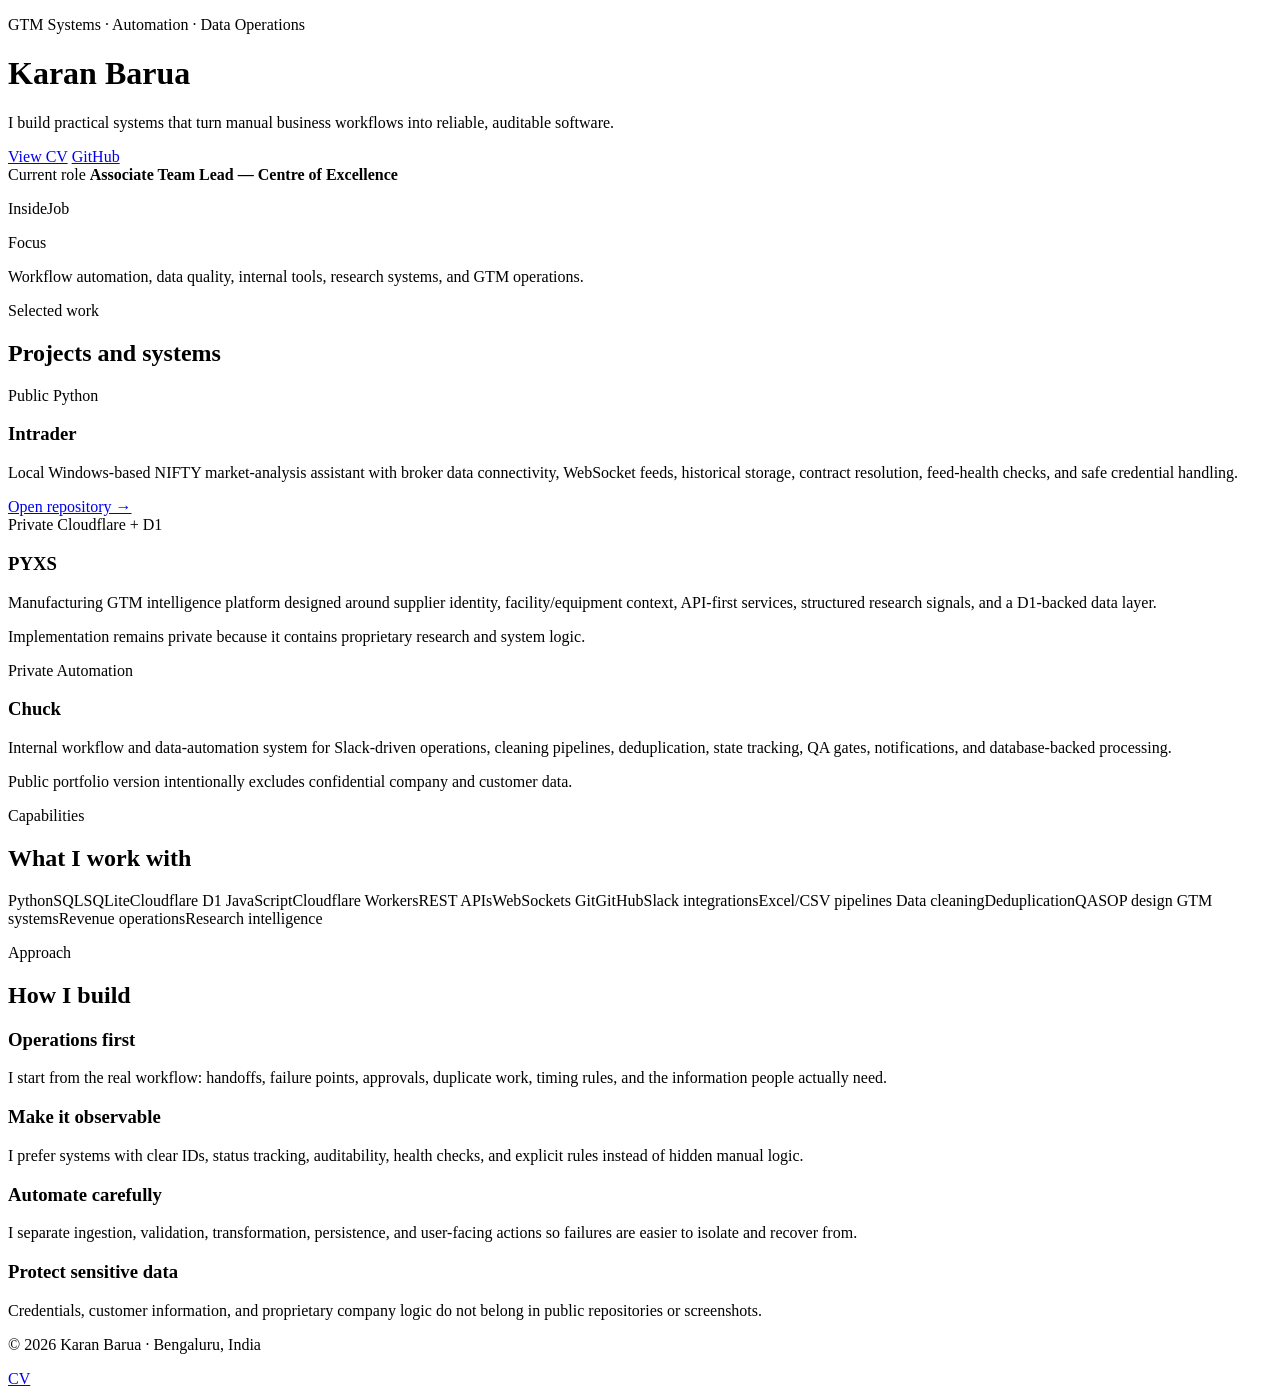
==== index.html @ e717bb55 "Add portfolio website" ====
<!DOCTYPE html>
<html lang="en">
<head>
  <meta charset="UTF-8" />
  <meta name="viewport" content="width=device-width, initial-scale=1.0" />
  <title>Karan Barua — Portfolio</title>
  <meta name="description" content="Karan Barua — GTM systems, automation, data operations, and applied product engineering." />
  <link rel="stylesheet" href="styles.css" />
</head>
<body>
  <main class="shell">
    <header class="hero">
      <div>
        <p class="eyebrow">GTM Systems · Automation · Data Operations</p>
        <h1>Karan Barua</h1>
        <p class="lead">I build practical systems that turn manual business workflows into reliable, auditable software.</p>
        <div class="cta-row">
          <a class="btn primary" href="resume.html">View CV</a>
          <a class="btn" href="https://github.com/KaranBarua01" target="_blank" rel="noreferrer">GitHub</a>
        </div>
      </div>
      <div class="hero-card">
        <span class="label">Current role</span>
        <strong>Associate Team Lead — Centre of Excellence</strong>
        <p>InsideJob</p>
        <span class="label">Focus</span>
        <p>Workflow automation, data quality, internal tools, research systems, and GTM operations.</p>
      </div>
    </header>

    <section>
      <div class="section-head">
        <p class="eyebrow">Selected work</p>
        <h2>Projects and systems</h2>
      </div>
      <div class="grid">
        <article class="card">
          <div class="card-top">
            <span class="pill">Public</span>
            <span>Python</span>
          </div>
          <h3>Intrader</h3>
          <p>Local Windows-based NIFTY market-analysis assistant with broker data connectivity, WebSocket feeds, historical storage, contract resolution, feed-health checks, and safe credential handling.</p>
          <a href="https://github.com/KaranBarua01/Intrader" target="_blank" rel="noreferrer">Open repository →</a>
        </article>

        <article class="card">
          <div class="card-top">
            <span class="pill">Private</span>
            <span>Cloudflare + D1</span>
          </div>
          <h3>PYXS</h3>
          <p>Manufacturing GTM intelligence platform designed around supplier identity, facility/equipment context, API-first services, structured research signals, and a D1-backed data layer.</p>
          <p class="muted">Implementation remains private because it contains proprietary research and system logic.</p>
        </article>

        <article class="card">
          <div class="card-top">
            <span class="pill">Private</span>
            <span>Automation</span>
          </div>
          <h3>Chuck</h3>
          <p>Internal workflow and data-automation system for Slack-driven operations, cleaning pipelines, deduplication, state tracking, QA gates, notifications, and database-backed processing.</p>
          <p class="muted">Public portfolio version intentionally excludes confidential company and customer data.</p>
        </article>
      </div>
    </section>

    <section>
      <div class="section-head">
        <p class="eyebrow">Capabilities</p>
        <h2>What I work with</h2>
      </div>
      <div class="skills">
        <span>Python</span><span>SQL</span><span>SQLite</span><span>Cloudflare D1</span>
        <span>JavaScript</span><span>Cloudflare Workers</span><span>REST APIs</span><span>WebSockets</span>
        <span>Git</span><span>GitHub</span><span>Slack integrations</span><span>Excel/CSV pipelines</span>
        <span>Data cleaning</span><span>Deduplication</span><span>QA</span><span>SOP design</span>
        <span>GTM systems</span><span>Revenue operations</span><span>Research intelligence</span>
      </div>
    </section>

    <section>
      <div class="section-head">
        <p class="eyebrow">Approach</p>
        <h2>How I build</h2>
      </div>
      <div class="grid two">
        <article class="card compact">
          <h3>Operations first</h3>
          <p>I start from the real workflow: handoffs, failure points, approvals, duplicate work, timing rules, and the information people actually need.</p>
        </article>
        <article class="card compact">
          <h3>Make it observable</h3>
          <p>I prefer systems with clear IDs, status tracking, auditability, health checks, and explicit rules instead of hidden manual logic.</p>
        </article>
        <article class="card compact">
          <h3>Automate carefully</h3>
          <p>I separate ingestion, validation, transformation, persistence, and user-facing actions so failures are easier to isolate and recover from.</p>
        </article>
        <article class="card compact">
          <h3>Protect sensitive data</h3>
          <p>Credentials, customer information, and proprietary company logic do not belong in public repositories or screenshots.</p>
        </article>
      </div>
    </section>

    <footer>
      <p>© 2026 Karan Barua · Bengaluru, India</p>
      <a href="resume.html">CV</a>
    </footer>
  </main>
</body>
</html>
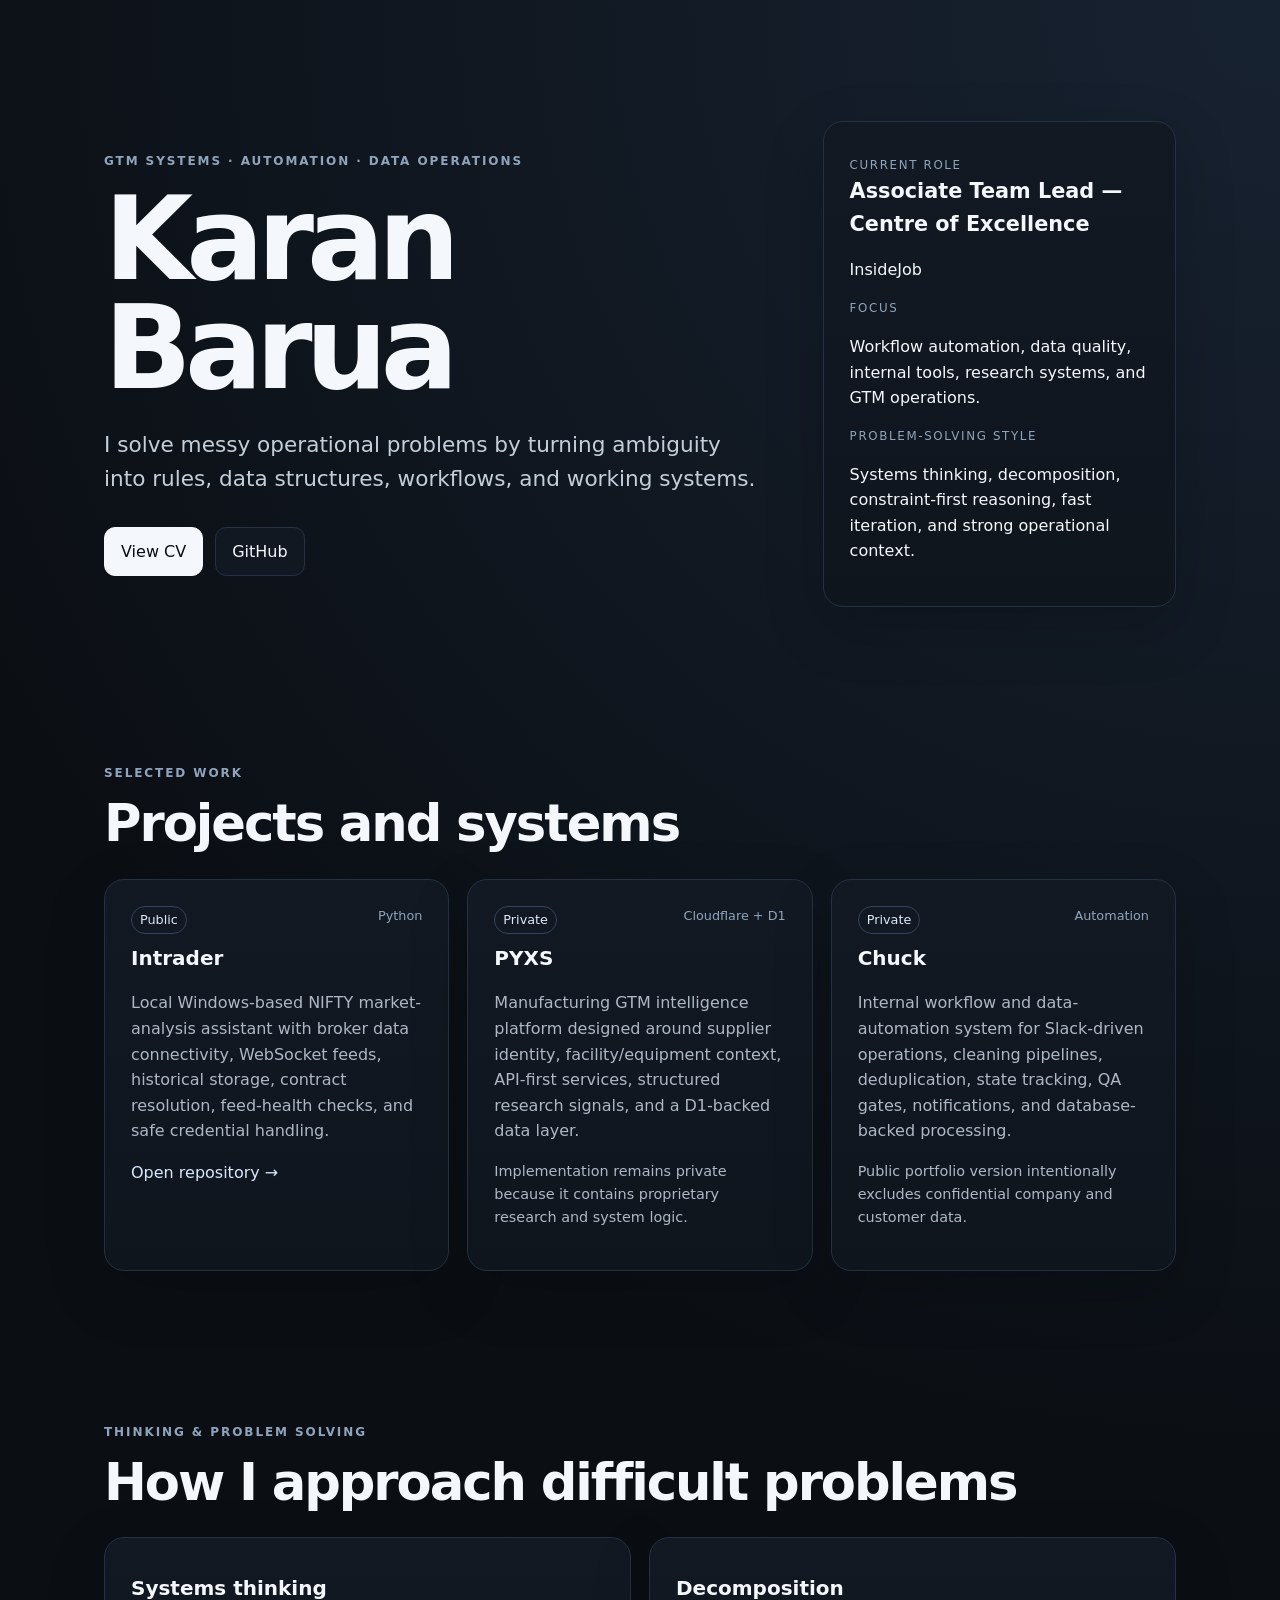
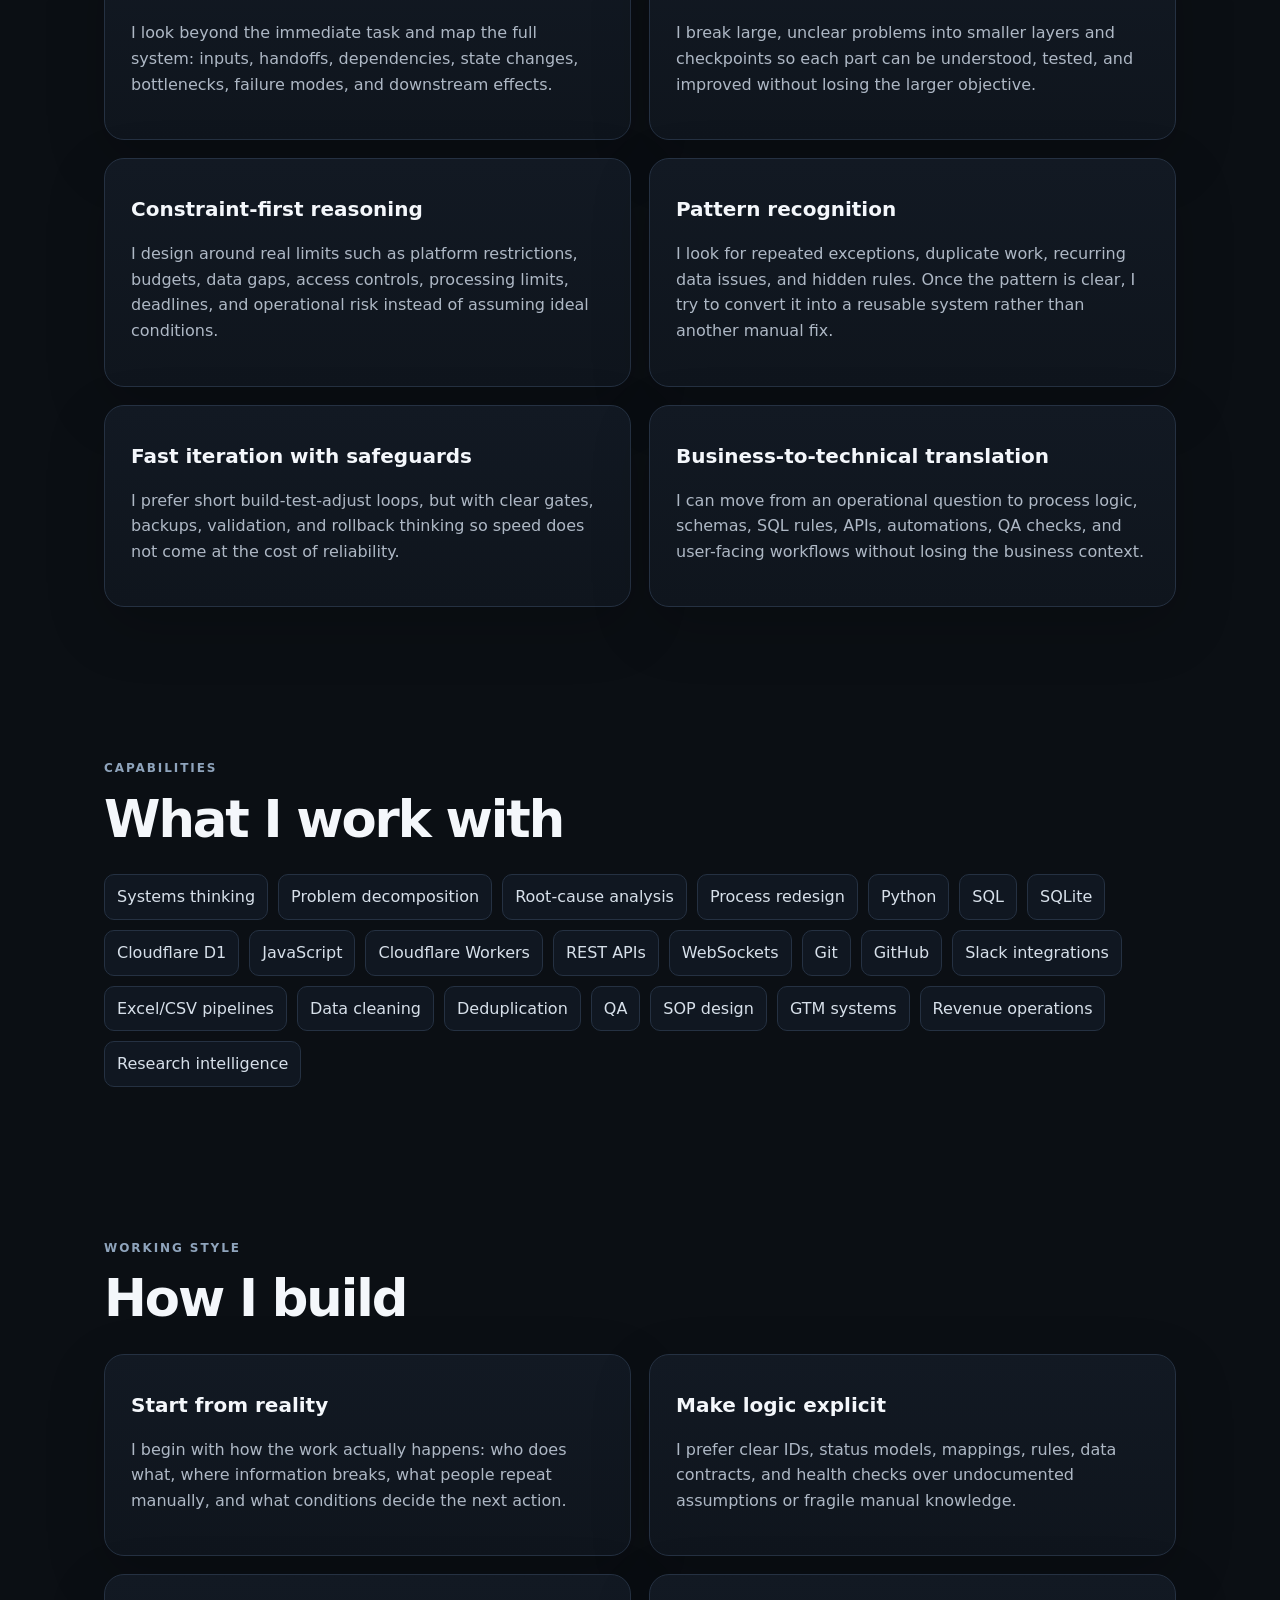
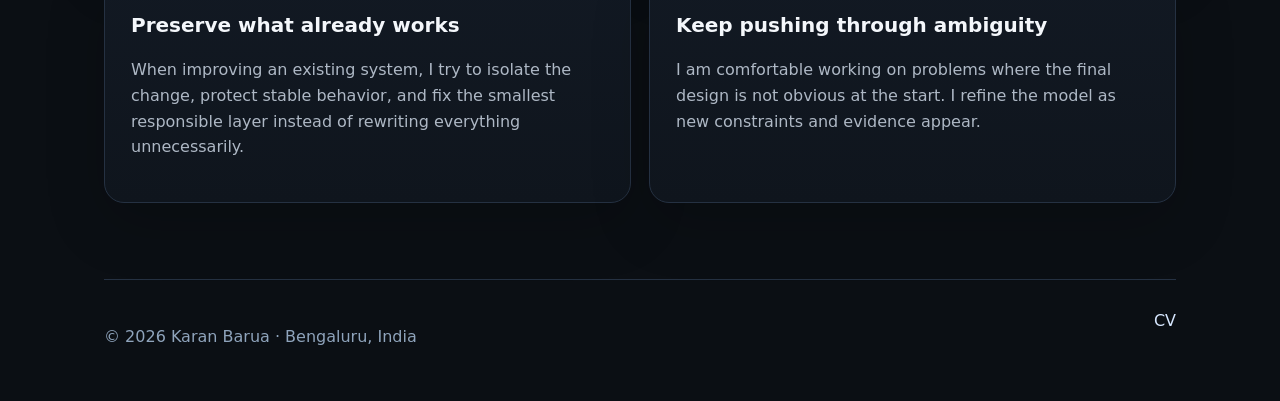
==== commit 66bc5085: "Add thinking and problem-solving profile" ====
--- a/index.html
+++ b/index.html
@@ -13,7 +13,7 @@
       <div>
         <p class="eyebrow">GTM Systems · Automation · Data Operations</p>
         <h1>Karan Barua</h1>
-        <p class="lead">I build practical systems that turn manual business workflows into reliable, auditable software.</p>
+        <p class="lead">I solve messy operational problems by turning ambiguity into rules, data structures, workflows, and working systems.</p>
         <div class="cta-row">
           <a class="btn primary" href="resume.html">View CV</a>
           <a class="btn" href="https://github.com/KaranBarua01" target="_blank" rel="noreferrer">GitHub</a>
@@ -25,6 +25,8 @@
         <p>InsideJob</p>
         <span class="label">Focus</span>
         <p>Workflow automation, data quality, internal tools, research systems, and GTM operations.</p>
+        <span class="label">Problem-solving style</span>
+        <p>Systems thinking, decomposition, constraint-first reasoning, fast iteration, and strong operational context.</p>
       </div>
     </header>
 
@@ -68,10 +70,44 @@
 
     <section>
       <div class="section-head">
+        <p class="eyebrow">Thinking & Problem Solving</p>
+        <h2>How I approach difficult problems</h2>
+      </div>
+      <div class="grid two">
+        <article class="card compact">
+          <h3>Systems thinking</h3>
+          <p>I look beyond the immediate task and map the full system: inputs, handoffs, dependencies, state changes, bottlenecks, failure modes, and downstream effects.</p>
+        </article>
+        <article class="card compact">
+          <h3>Decomposition</h3>
+          <p>I break large, unclear problems into smaller layers and checkpoints so each part can be understood, tested, and improved without losing the larger objective.</p>
+        </article>
+        <article class="card compact">
+          <h3>Constraint-first reasoning</h3>
+          <p>I design around real limits such as platform restrictions, budgets, data gaps, access controls, processing limits, deadlines, and operational risk instead of assuming ideal conditions.</p>
+        </article>
+        <article class="card compact">
+          <h3>Pattern recognition</h3>
+          <p>I look for repeated exceptions, duplicate work, recurring data issues, and hidden rules. Once the pattern is clear, I try to convert it into a reusable system rather than another manual fix.</p>
+        </article>
+        <article class="card compact">
+          <h3>Fast iteration with safeguards</h3>
+          <p>I prefer short build-test-adjust loops, but with clear gates, backups, validation, and rollback thinking so speed does not come at the cost of reliability.</p>
+        </article>
+        <article class="card compact">
+          <h3>Business-to-technical translation</h3>
+          <p>I can move from an operational question to process logic, schemas, SQL rules, APIs, automations, QA checks, and user-facing workflows without losing the business context.</p>
+        </article>
+      </div>
+    </section>
+
+    <section>
+      <div class="section-head">
         <p class="eyebrow">Capabilities</p>
         <h2>What I work with</h2>
       </div>
       <div class="skills">
+        <span>Systems thinking</span><span>Problem decomposition</span><span>Root-cause analysis</span><span>Process redesign</span>
         <span>Python</span><span>SQL</span><span>SQLite</span><span>Cloudflare D1</span>
         <span>JavaScript</span><span>Cloudflare Workers</span><span>REST APIs</span><span>WebSockets</span>
         <span>Git</span><span>GitHub</span><span>Slack integrations</span><span>Excel/CSV pipelines</span>
@@ -82,25 +118,25 @@
 
     <section>
       <div class="section-head">
-        <p class="eyebrow">Approach</p>
+        <p class="eyebrow">Working style</p>
         <h2>How I build</h2>
       </div>
       <div class="grid two">
         <article class="card compact">
-          <h3>Operations first</h3>
-          <p>I start from the real workflow: handoffs, failure points, approvals, duplicate work, timing rules, and the information people actually need.</p>
+          <h3>Start from reality</h3>
+          <p>I begin with how the work actually happens: who does what, where information breaks, what people repeat manually, and what conditions decide the next action.</p>
         </article>
         <article class="card compact">
-          <h3>Make it observable</h3>
-          <p>I prefer systems with clear IDs, status tracking, auditability, health checks, and explicit rules instead of hidden manual logic.</p>
+          <h3>Make logic explicit</h3>
+          <p>I prefer clear IDs, status models, mappings, rules, data contracts, and health checks over undocumented assumptions or fragile manual knowledge.</p>
         </article>
         <article class="card compact">
-          <h3>Automate carefully</h3>
-          <p>I separate ingestion, validation, transformation, persistence, and user-facing actions so failures are easier to isolate and recover from.</p>
+          <h3>Preserve what already works</h3>
+          <p>When improving an existing system, I try to isolate the change, protect stable behavior, and fix the smallest responsible layer instead of rewriting everything unnecessarily.</p>
         </article>
         <article class="card compact">
-          <h3>Protect sensitive data</h3>
-          <p>Credentials, customer information, and proprietary company logic do not belong in public repositories or screenshots.</p>
+          <h3>Keep pushing through ambiguity</h3>
+          <p>I am comfortable working on problems where the final design is not obvious at the start. I refine the model as new constraints and evidence appear.</p>
         </article>
       </div>
     </section>
--- a/styles.css
+++ b/styles.css
@@ -0,0 +1,17 @@
+:root{
+  --bg:#0b0f14;--panel:#121923;--panel2:#0f151d;--text:#f4f7fb;--muted:#aeb8c5;--line:#253142;--accent:#d7e7ff;
+}
+*{box-sizing:border-box}html{scroll-behavior:smooth}body{margin:0;background:radial-gradient(circle at top right,#172231 0,#0b0f14 38%);color:var(--text);font-family:Inter,ui-sans-serif,system-ui,-apple-system,BlinkMacSystemFont,"Segoe UI",sans-serif;line-height:1.6}
+a{color:var(--accent);text-decoration:none}.shell{max-width:1120px;margin:auto;padding:40px 24px 28px}
+.hero{min-height:72vh;display:grid;grid-template-columns:1.5fr .8fr;gap:56px;align-items:center}
+.eyebrow{text-transform:uppercase;letter-spacing:.16em;font-size:.75rem;color:#8fa4bc;margin:0 0 14px;font-weight:700}
+h1{font-size:clamp(3.5rem,9vw,7.5rem);line-height:.95;letter-spacing:-.06em;margin:0 0 24px}
+h2{font-size:clamp(2rem,4vw,3.5rem);line-height:1.05;letter-spacing:-.04em;margin:0}
+h3{font-size:1.25rem;margin:.5rem 0 .8rem}.lead{font-size:1.35rem;max-width:720px;color:#c4ced9}
+.hero-card,.card{background:linear-gradient(180deg,var(--panel),var(--panel2));border:1px solid var(--line);border-radius:20px;padding:26px;box-shadow:0 20px 60px rgba(0,0,0,.18)}
+.hero-card strong{font-size:1.3rem;display:block}.label{display:block;color:#8fa4bc;font-size:.74rem;text-transform:uppercase;letter-spacing:.14em;margin-top:8px}
+.cta-row{display:flex;gap:12px;margin-top:30px;flex-wrap:wrap}.btn{display:inline-block;border:1px solid var(--line);padding:11px 16px;border-radius:11px;color:var(--text);background:#111822}.btn.primary{background:var(--text);color:#0a0d11;border-color:var(--text)}
+section{padding:76px 0}.section-head{margin-bottom:28px}.grid{display:grid;grid-template-columns:repeat(3,1fr);gap:18px}.grid.two{grid-template-columns:repeat(2,1fr)}.card p{color:var(--muted)}.card-top{display:flex;justify-content:space-between;gap:12px;color:#8fa4bc;font-size:.8rem}.pill{color:#dce9f7;border:1px solid #33445c;border-radius:99px;padding:3px 8px}.muted{font-size:.9rem}.compact{min-height:190px}
+.skills{display:flex;flex-wrap:wrap;gap:10px}.skills span{border:1px solid var(--line);background:#101721;padding:9px 12px;border-radius:10px;color:#d7e0ea}
+footer{border-top:1px solid var(--line);padding:28px 0 8px;display:flex;justify-content:space-between;color:#8fa4bc}
+@media(max-width:850px){.hero{grid-template-columns:1fr;min-height:auto;padding:70px 0}.grid,.grid.two{grid-template-columns:1fr}section{padding:52px 0}h1{font-size:clamp(3.2rem,18vw,6rem)}}
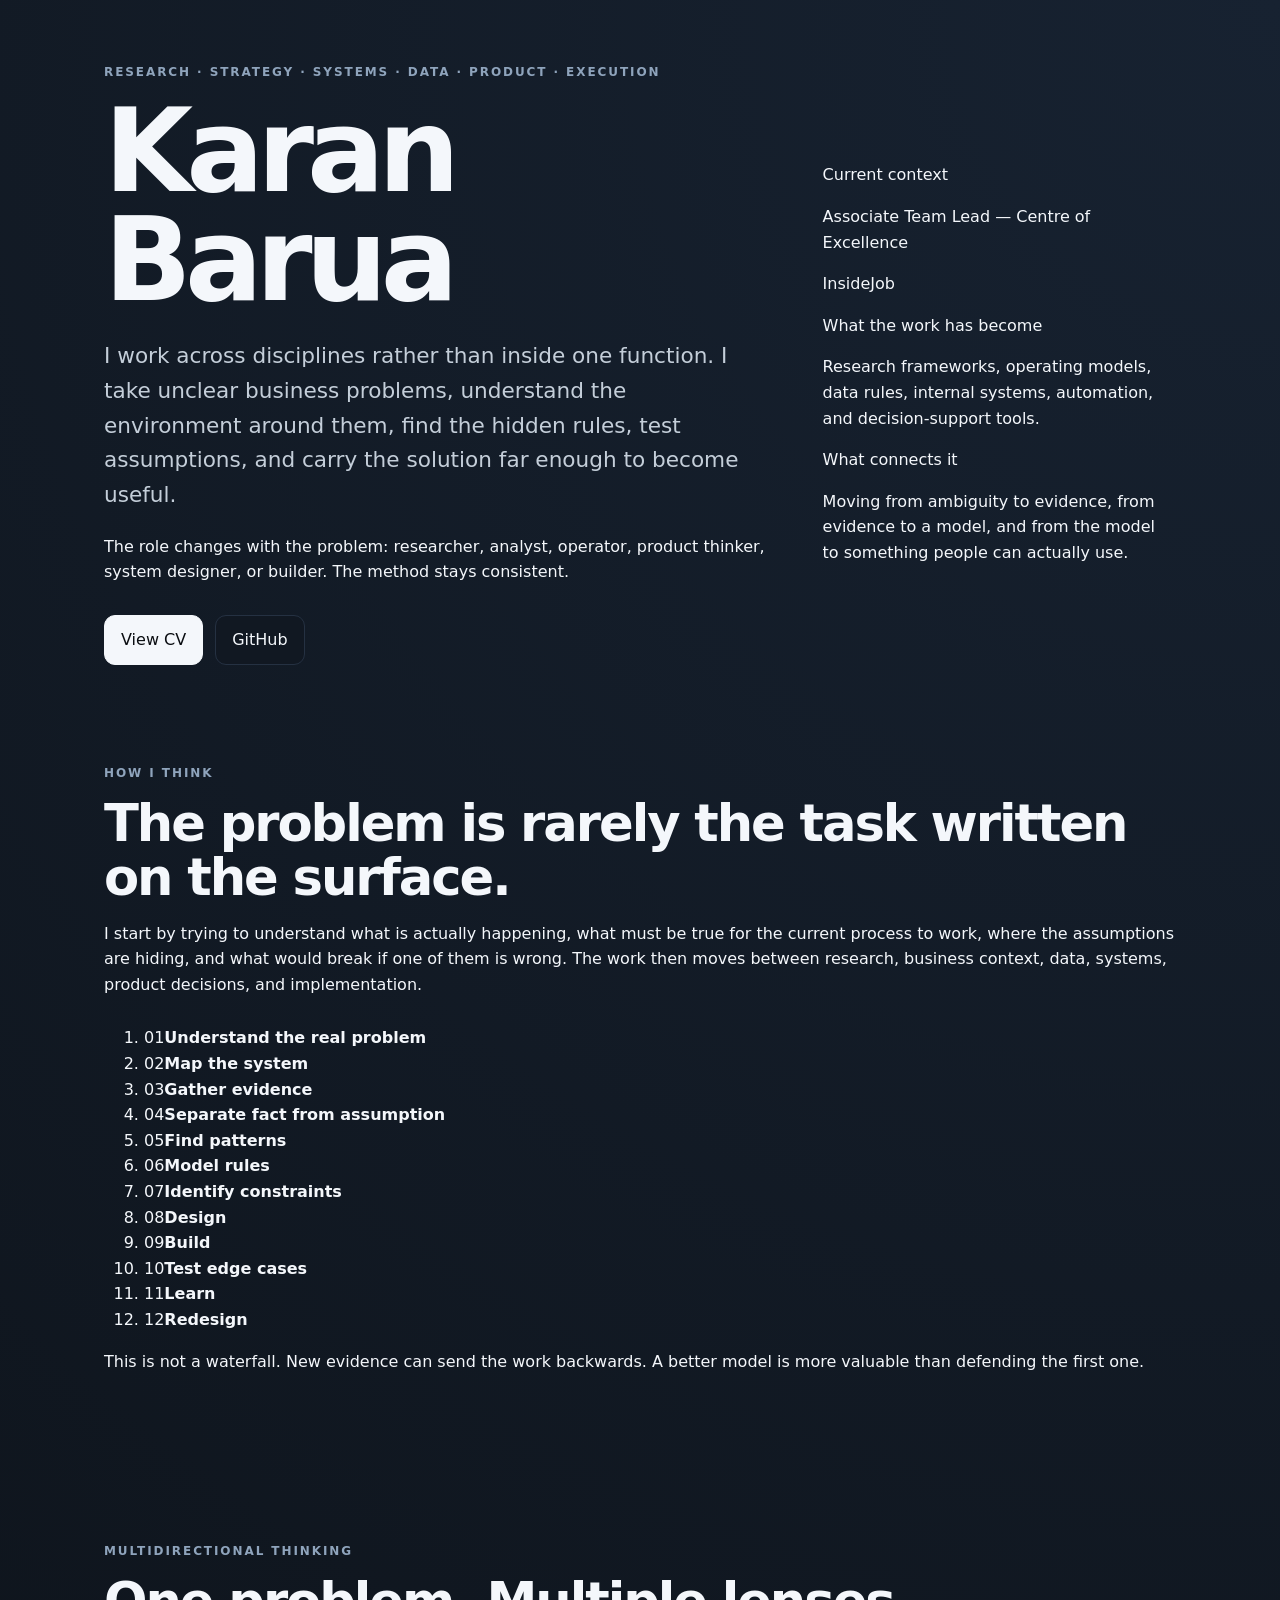
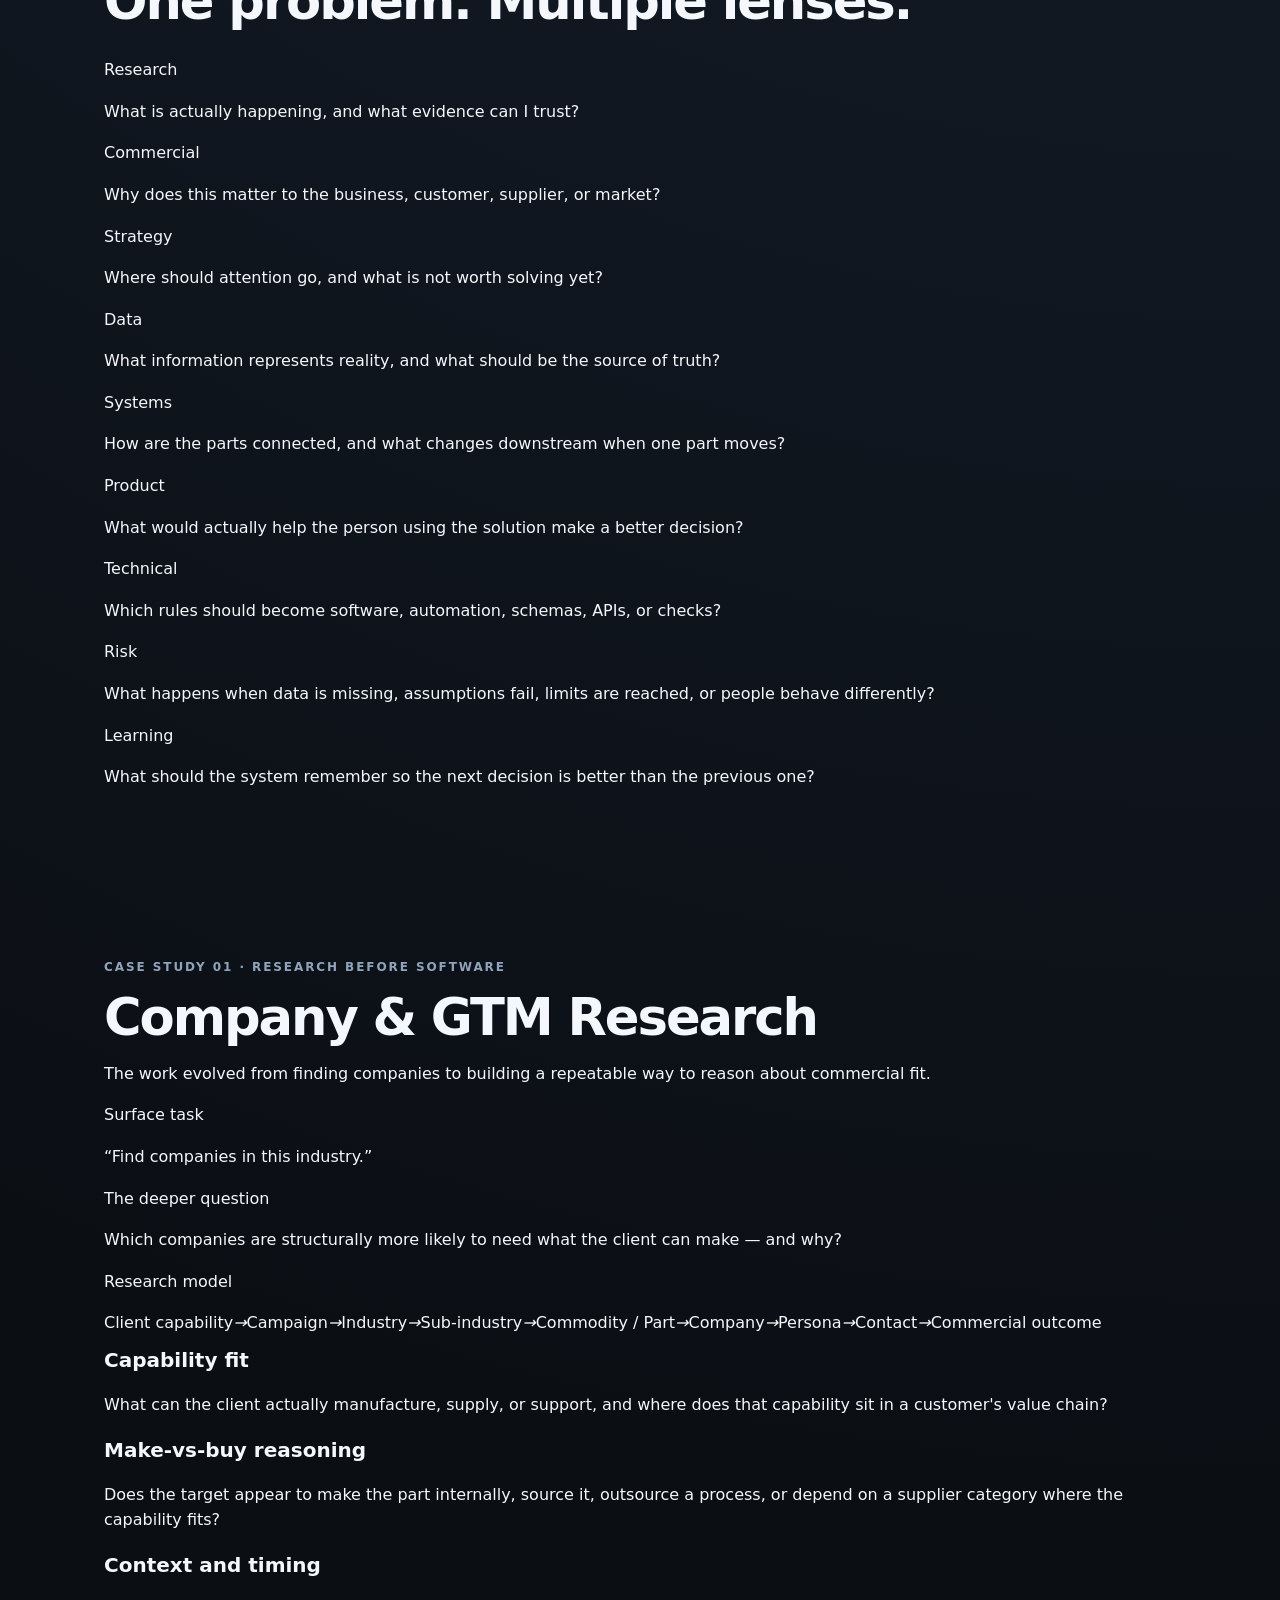
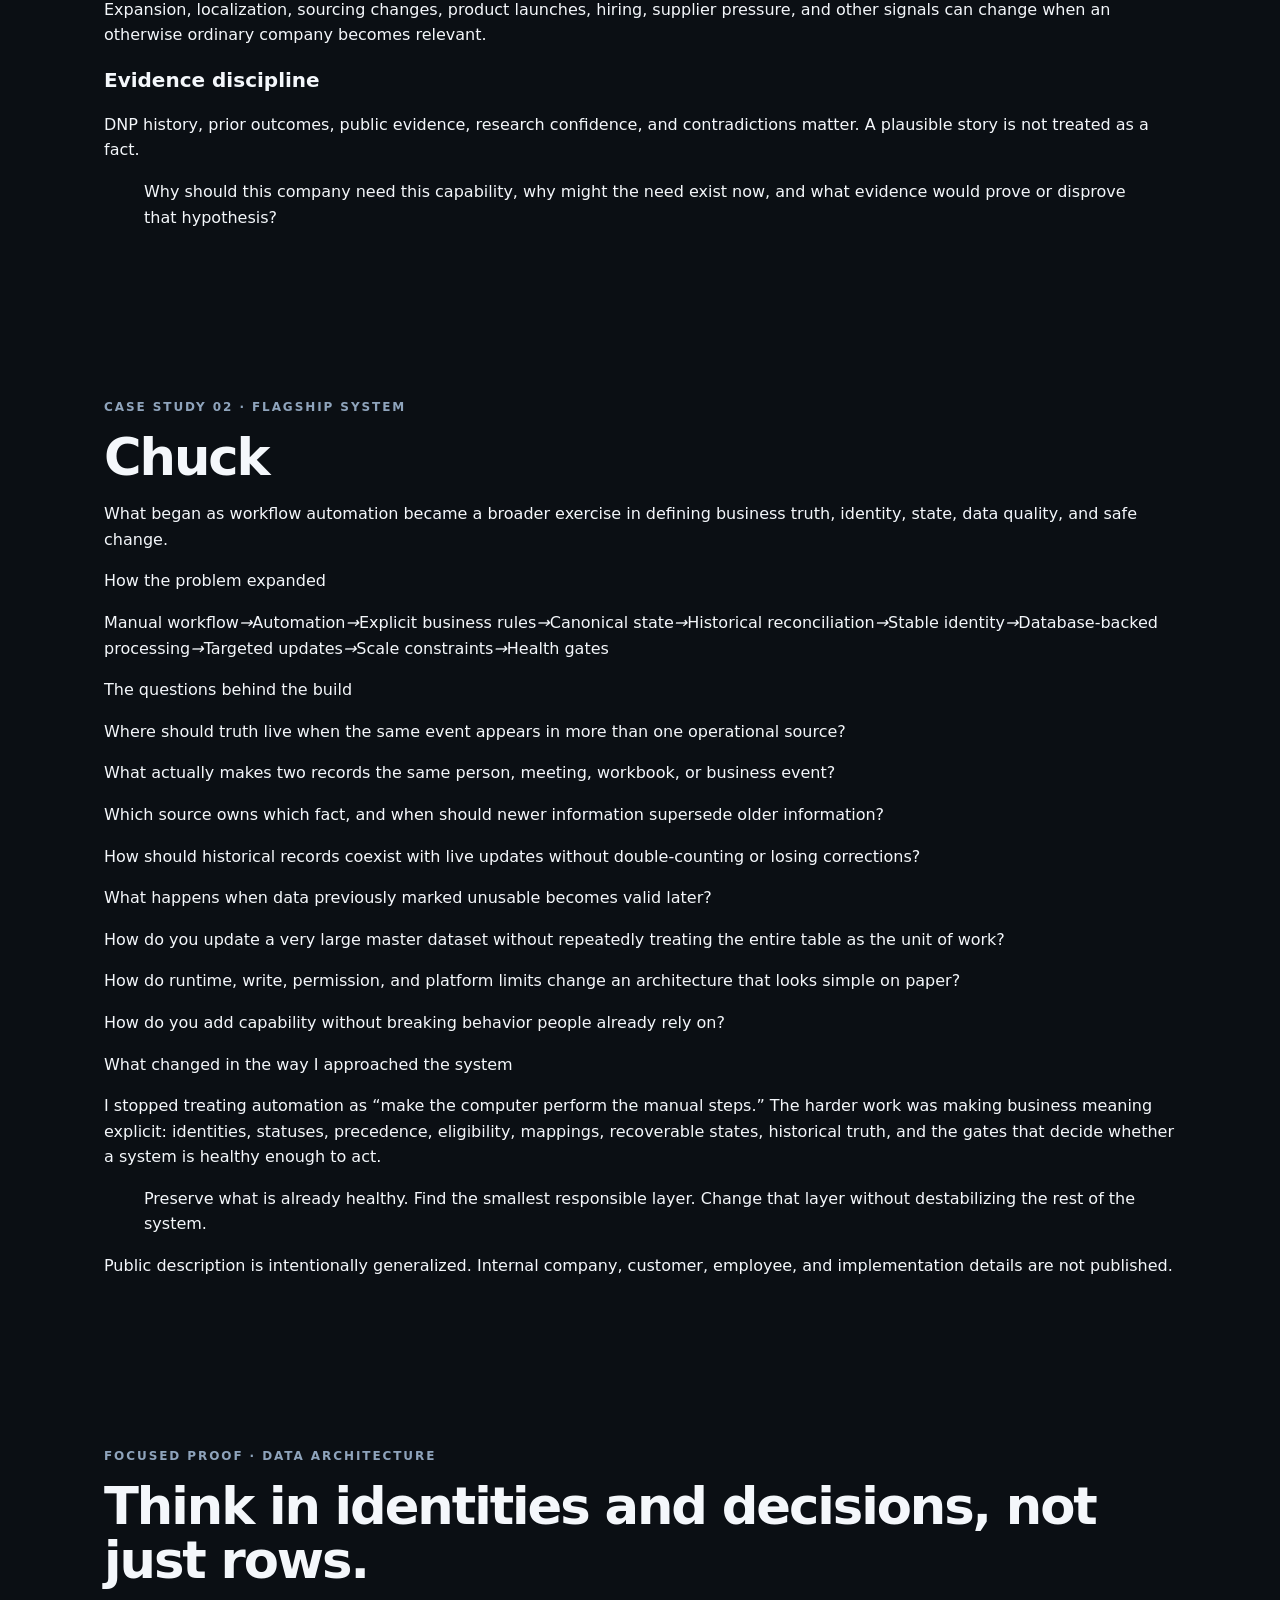
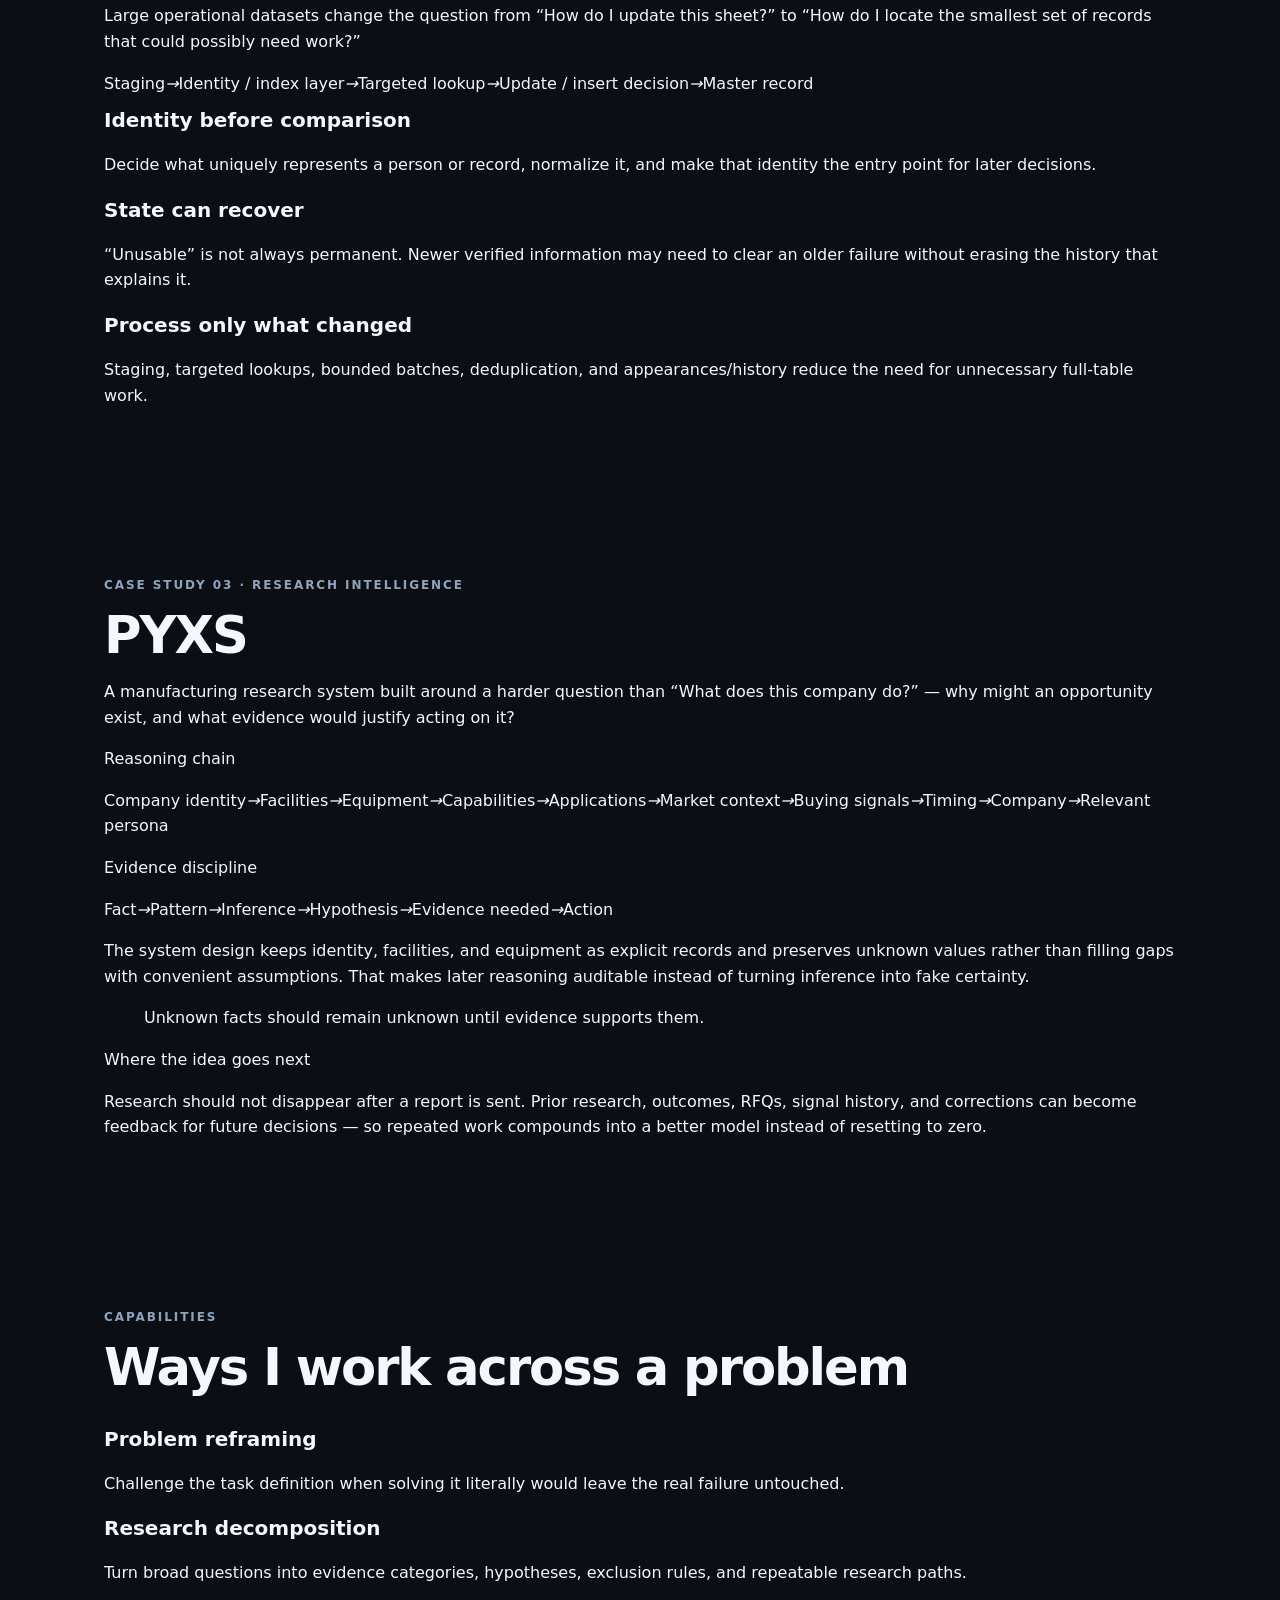
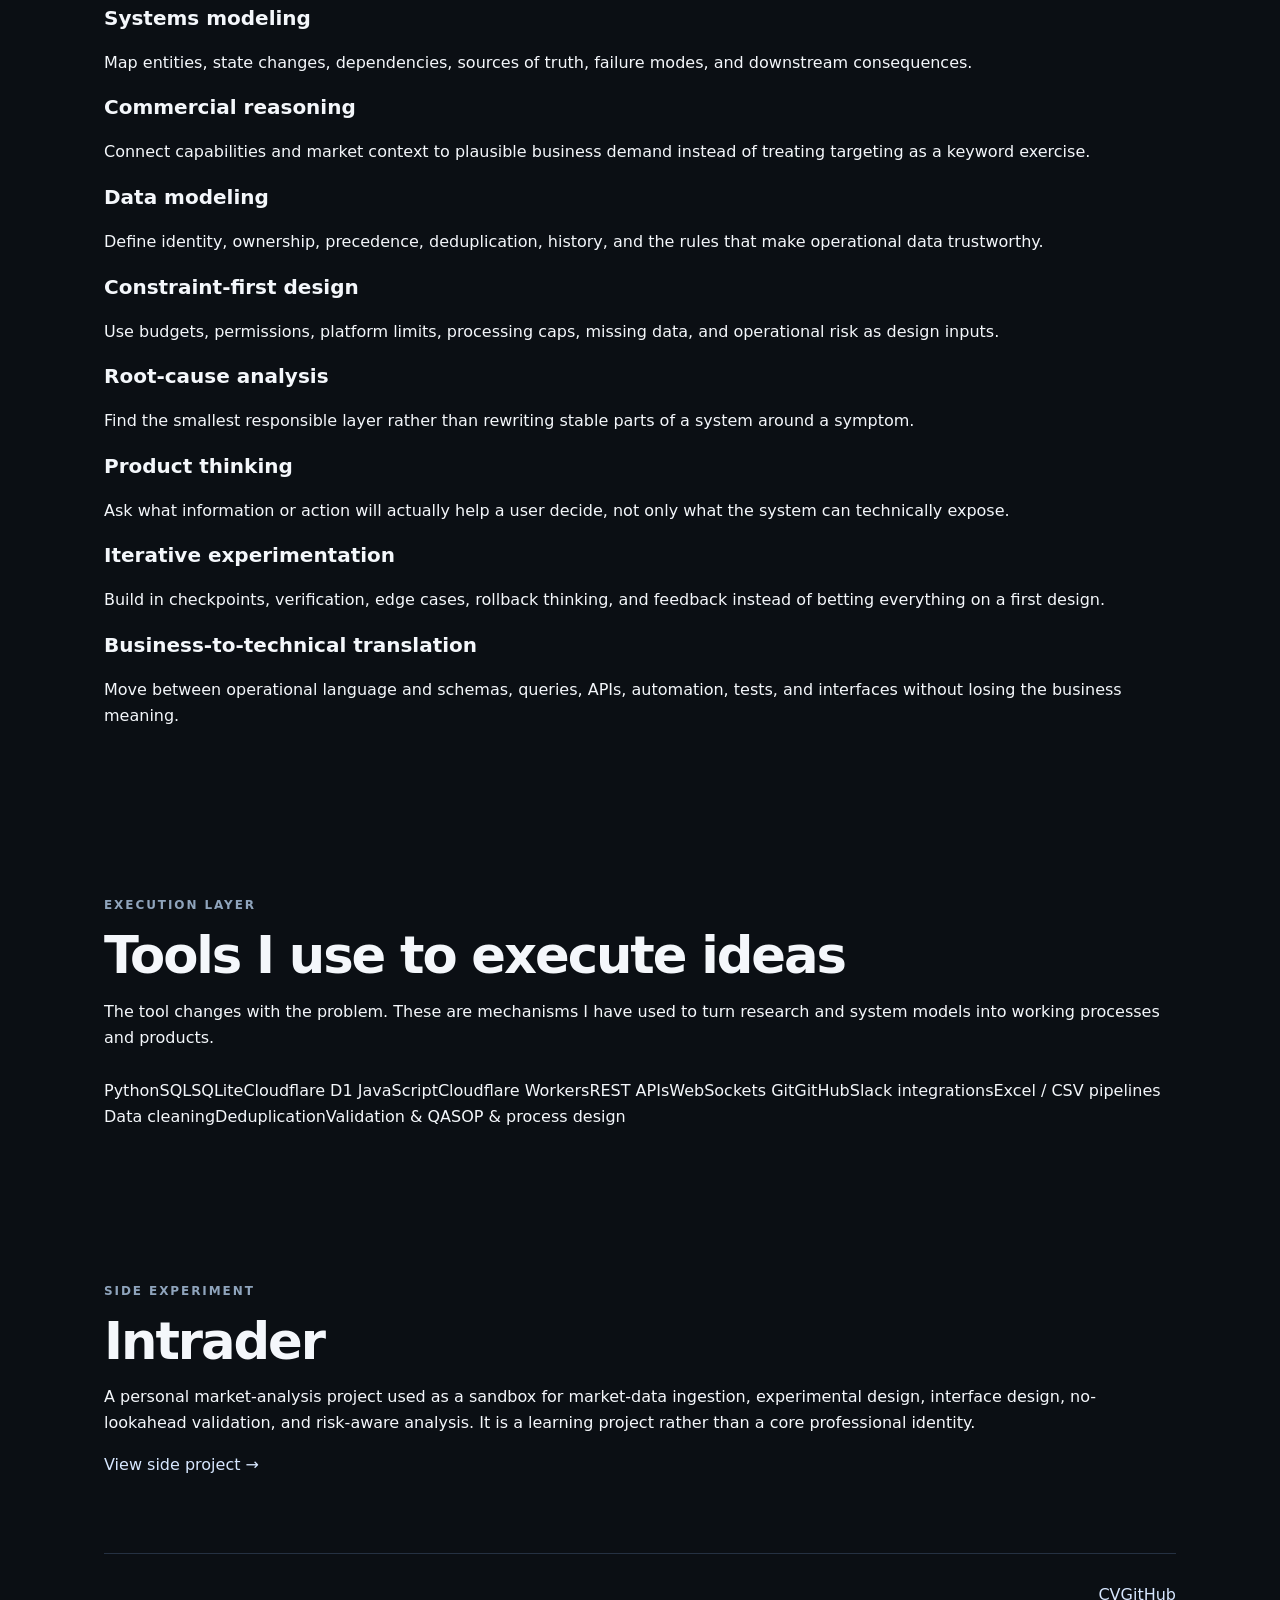
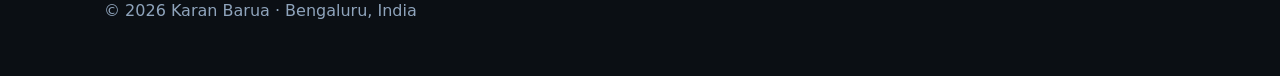
==== commit 454da96b: "Rewrite portfolio around multidisciplinary problem solving" ====
--- a/index.html
+++ b/index.html
@@ -4,146 +4,256 @@
   <meta charset="UTF-8" />
   <meta name="viewport" content="width=device-width, initial-scale=1.0" />
   <title>Karan Barua — Portfolio</title>
-  <meta name="description" content="Karan Barua — GTM systems, automation, data operations, and applied product engineering." />
+  <meta name="description" content="Karan Barua — multidisciplinary problem solving across research, strategy, systems, data, product, and execution." />
   <link rel="stylesheet" href="styles.css" />
 </head>
 <body>
   <main class="shell">
     <header class="hero">
-      <div>
-        <p class="eyebrow">GTM Systems · Automation · Data Operations</p>
+      <div class="hero-copy">
+        <p class="eyebrow">Research · Strategy · Systems · Data · Product · Execution</p>
         <h1>Karan Barua</h1>
-        <p class="lead">I solve messy operational problems by turning ambiguity into rules, data structures, workflows, and working systems.</p>
+        <p class="lead">I work across disciplines rather than inside one function. I take unclear business problems, understand the environment around them, find the hidden rules, test assumptions, and carry the solution far enough to become useful.</p>
+        <p class="hero-note">The role changes with the problem: researcher, analyst, operator, product thinker, system designer, or builder. The method stays consistent.</p>
         <div class="cta-row">
           <a class="btn primary" href="resume.html">View CV</a>
           <a class="btn" href="https://github.com/KaranBarua01" target="_blank" rel="noreferrer">GitHub</a>
         </div>
       </div>
-      <div class="hero-card">
-        <span class="label">Current role</span>
-        <strong>Associate Team Lead — Centre of Excellence</strong>
-        <p>InsideJob</p>
-        <span class="label">Focus</span>
-        <p>Workflow automation, data quality, internal tools, research systems, and GTM operations.</p>
-        <span class="label">Problem-solving style</span>
-        <p>Systems thinking, decomposition, constraint-first reasoning, fast iteration, and strong operational context.</p>
-      </div>
+      <aside class="hero-proof" aria-label="Current context">
+        <p class="proof-kicker">Current context</p>
+        <p class="proof-role">Associate Team Lead — Centre of Excellence</p>
+        <p class="proof-org">InsideJob</p>
+        <div class="proof-rule"></div>
+        <p class="proof-label">What the work has become</p>
+        <p>Research frameworks, operating models, data rules, internal systems, automation, and decision-support tools.</p>
+        <p class="proof-label">What connects it</p>
+        <p>Moving from ambiguity to evidence, from evidence to a model, and from the model to something people can actually use.</p>
+      </aside>
     </header>
 
-    <section>
+    <section id="thinking">
+      <div class="section-head wide-head">
+        <p class="eyebrow">How I Think</p>
+        <h2>The problem is rarely the task written on the surface.</h2>
+        <p class="section-intro">I start by trying to understand what is actually happening, what must be true for the current process to work, where the assumptions are hiding, and what would break if one of them is wrong. The work then moves between research, business context, data, systems, product decisions, and implementation.</p>
+      </div>
+      <ol class="thinking-flow" aria-label="Problem-solving sequence">
+        <li><span>01</span><strong>Understand the real problem</strong></li>
+        <li><span>02</span><strong>Map the system</strong></li>
+        <li><span>03</span><strong>Gather evidence</strong></li>
+        <li><span>04</span><strong>Separate fact from assumption</strong></li>
+        <li><span>05</span><strong>Find patterns</strong></li>
+        <li><span>06</span><strong>Model rules</strong></li>
+        <li><span>07</span><strong>Identify constraints</strong></li>
+        <li><span>08</span><strong>Design</strong></li>
+        <li><span>09</span><strong>Build</strong></li>
+        <li><span>10</span><strong>Test edge cases</strong></li>
+        <li><span>11</span><strong>Learn</strong></li>
+        <li><span>12</span><strong>Redesign</strong></li>
+      </ol>
+      <p class="flow-note">This is not a waterfall. New evidence can send the work backwards. A better model is more valuable than defending the first one.</p>
+    </section>
+
+    <section id="lenses">
       <div class="section-head">
-        <p class="eyebrow">Selected work</p>
-        <h2>Projects and systems</h2>
-      </div>
-      <div class="grid">
-        <article class="card">
-          <div class="card-top">
-            <span class="pill">Public</span>
-            <span>Python</span>
-          </div>
-          <h3>Intrader</h3>
-          <p>Local Windows-based NIFTY market-analysis assistant with broker data connectivity, WebSocket feeds, historical storage, contract resolution, feed-health checks, and safe credential handling.</p>
-          <a href="https://github.com/KaranBarua01/Intrader" target="_blank" rel="noreferrer">Open repository →</a>
-        </article>
-
-        <article class="card">
-          <div class="card-top">
-            <span class="pill">Private</span>
-            <span>Cloudflare + D1</span>
-          </div>
-          <h3>PYXS</h3>
-          <p>Manufacturing GTM intelligence platform designed around supplier identity, facility/equipment context, API-first services, structured research signals, and a D1-backed data layer.</p>
-          <p class="muted">Implementation remains private because it contains proprietary research and system logic.</p>
-        </article>
-
-        <article class="card">
-          <div class="card-top">
-            <span class="pill">Private</span>
-            <span>Automation</span>
-          </div>
-          <h3>Chuck</h3>
-          <p>Internal workflow and data-automation system for Slack-driven operations, cleaning pipelines, deduplication, state tracking, QA gates, notifications, and database-backed processing.</p>
-          <p class="muted">Public portfolio version intentionally excludes confidential company and customer data.</p>
-        </article>
-      </div>
-    </section>
-
-    <section>
-      <div class="section-head">
-        <p class="eyebrow">Thinking & Problem Solving</p>
-        <h2>How I approach difficult problems</h2>
-      </div>
-      <div class="grid two">
-        <article class="card compact">
-          <h3>Systems thinking</h3>
-          <p>I look beyond the immediate task and map the full system: inputs, handoffs, dependencies, state changes, bottlenecks, failure modes, and downstream effects.</p>
-        </article>
-        <article class="card compact">
-          <h3>Decomposition</h3>
-          <p>I break large, unclear problems into smaller layers and checkpoints so each part can be understood, tested, and improved without losing the larger objective.</p>
-        </article>
-        <article class="card compact">
-          <h3>Constraint-first reasoning</h3>
-          <p>I design around real limits such as platform restrictions, budgets, data gaps, access controls, processing limits, deadlines, and operational risk instead of assuming ideal conditions.</p>
-        </article>
-        <article class="card compact">
-          <h3>Pattern recognition</h3>
-          <p>I look for repeated exceptions, duplicate work, recurring data issues, and hidden rules. Once the pattern is clear, I try to convert it into a reusable system rather than another manual fix.</p>
-        </article>
-        <article class="card compact">
-          <h3>Fast iteration with safeguards</h3>
-          <p>I prefer short build-test-adjust loops, but with clear gates, backups, validation, and rollback thinking so speed does not come at the cost of reliability.</p>
-        </article>
-        <article class="card compact">
-          <h3>Business-to-technical translation</h3>
-          <p>I can move from an operational question to process logic, schemas, SQL rules, APIs, automations, QA checks, and user-facing workflows without losing the business context.</p>
-        </article>
-      </div>
-    </section>
-
-    <section>
+        <p class="eyebrow">Multidirectional thinking</p>
+        <h2>One problem. Multiple lenses.</h2>
+      </div>
+      <div class="lens-grid">
+        <article><span>Research</span><p>What is actually happening, and what evidence can I trust?</p></article>
+        <article><span>Commercial</span><p>Why does this matter to the business, customer, supplier, or market?</p></article>
+        <article><span>Strategy</span><p>Where should attention go, and what is not worth solving yet?</p></article>
+        <article><span>Data</span><p>What information represents reality, and what should be the source of truth?</p></article>
+        <article><span>Systems</span><p>How are the parts connected, and what changes downstream when one part moves?</p></article>
+        <article><span>Product</span><p>What would actually help the person using the solution make a better decision?</p></article>
+        <article><span>Technical</span><p>Which rules should become software, automation, schemas, APIs, or checks?</p></article>
+        <article><span>Risk</span><p>What happens when data is missing, assumptions fail, limits are reached, or people behave differently?</p></article>
+        <article><span>Learning</span><p>What should the system remember so the next decision is better than the previous one?</p></article>
+      </div>
+    </section>
+
+    <section id="research" class="case-study">
+      <div class="case-header">
+        <div>
+          <p class="eyebrow">Case study 01 · Research before software</p>
+          <h2>Company &amp; GTM Research</h2>
+        </div>
+        <p class="case-thesis">The work evolved from finding companies to building a repeatable way to reason about commercial fit.</p>
+      </div>
+
+      <div class="case-split">
+        <div>
+          <p class="case-label">Surface task</p>
+          <p class="case-big">“Find companies in this industry.”</p>
+        </div>
+        <div>
+          <p class="case-label">The deeper question</p>
+          <p class="case-big">Which companies are structurally more likely to need what the client can make — and why?</p>
+        </div>
+      </div>
+
+      <div class="case-block">
+        <p class="case-label">Research model</p>
+        <div class="case-flow" aria-label="GTM research flow">
+          <span>Client capability</span><i>→</i><span>Campaign</span><i>→</i><span>Industry</span><i>→</i><span>Sub-industry</span><i>→</i><span>Commodity / Part</span><i>→</i><span>Company</span><i>→</i><span>Persona</span><i>→</i><span>Contact</span><i>→</i><span>Commercial outcome</span>
+        </div>
+      </div>
+
+      <div class="evidence-grid">
+        <article><h3>Capability fit</h3><p>What can the client actually manufacture, supply, or support, and where does that capability sit in a customer's value chain?</p></article>
+        <article><h3>Make-vs-buy reasoning</h3><p>Does the target appear to make the part internally, source it, outsource a process, or depend on a supplier category where the capability fits?</p></article>
+        <article><h3>Context and timing</h3><p>Expansion, localization, sourcing changes, product launches, hiring, supplier pressure, and other signals can change when an otherwise ordinary company becomes relevant.</p></article>
+        <article><h3>Evidence discipline</h3><p>DNP history, prior outcomes, public evidence, research confidence, and contradictions matter. A plausible story is not treated as a fact.</p></article>
+      </div>
+
+      <blockquote class="principle">
+        <p>Why should this company need this capability, why might the need exist now, and what evidence would prove or disprove that hypothesis?</p>
+      </blockquote>
+    </section>
+
+    <section id="chuck" class="case-study flagship">
+      <div class="case-header">
+        <div>
+          <p class="eyebrow">Case study 02 · Flagship system</p>
+          <h2>Chuck</h2>
+        </div>
+        <p class="case-thesis">What began as workflow automation became a broader exercise in defining business truth, identity, state, data quality, and safe change.</p>
+      </div>
+
+      <div class="case-block">
+        <p class="case-label">How the problem expanded</p>
+        <div class="case-flow long" aria-label="Chuck system evolution">
+          <span>Manual workflow</span><i>→</i><span>Automation</span><i>→</i><span>Explicit business rules</span><i>→</i><span>Canonical state</span><i>→</i><span>Historical reconciliation</span><i>→</i><span>Stable identity</span><i>→</i><span>Database-backed processing</span><i>→</i><span>Targeted updates</span><i>→</i><span>Scale constraints</span><i>→</i><span>Health gates</span>
+        </div>
+      </div>
+
+      <div class="question-panel">
+        <p class="case-label">The questions behind the build</p>
+        <div class="question-grid">
+          <p>Where should truth live when the same event appears in more than one operational source?</p>
+          <p>What actually makes two records the same person, meeting, workbook, or business event?</p>
+          <p>Which source owns which fact, and when should newer information supersede older information?</p>
+          <p>How should historical records coexist with live updates without double-counting or losing corrections?</p>
+          <p>What happens when data previously marked unusable becomes valid later?</p>
+          <p>How do you update a very large master dataset without repeatedly treating the entire table as the unit of work?</p>
+          <p>How do runtime, write, permission, and platform limits change an architecture that looks simple on paper?</p>
+          <p>How do you add capability without breaking behavior people already rely on?</p>
+        </div>
+      </div>
+
+      <div class="case-result">
+        <p class="case-label">What changed in the way I approached the system</p>
+        <p>I stopped treating automation as “make the computer perform the manual steps.” The harder work was making business meaning explicit: identities, statuses, precedence, eligibility, mappings, recoverable states, historical truth, and the gates that decide whether a system is healthy enough to act.</p>
+      </div>
+
+      <blockquote class="principle strong">
+        <p>Preserve what is already healthy. Find the smallest responsible layer. Change that layer without destabilizing the rest of the system.</p>
+      </blockquote>
+      <p class="confidential-note">Public description is intentionally generalized. Internal company, customer, employee, and implementation details are not published.</p>
+    </section>
+
+    <section id="data" class="case-study focused-case">
+      <div class="case-header">
+        <div>
+          <p class="eyebrow">Focused proof · Data architecture</p>
+          <h2>Think in identities and decisions, not just rows.</h2>
+        </div>
+        <p class="case-thesis">Large operational datasets change the question from “How do I update this sheet?” to “How do I locate the smallest set of records that could possibly need work?”</p>
+      </div>
+
+      <div class="case-flow architecture-flow" aria-label="Master data flow">
+        <span>Staging</span><i>→</i><span>Identity / index layer</span><i>→</i><span>Targeted lookup</span><i>→</i><span>Update / insert decision</span><i>→</i><span>Master record</span>
+      </div>
+
+      <div class="evidence-grid three">
+        <article><h3>Identity before comparison</h3><p>Decide what uniquely represents a person or record, normalize it, and make that identity the entry point for later decisions.</p></article>
+        <article><h3>State can recover</h3><p>“Unusable” is not always permanent. Newer verified information may need to clear an older failure without erasing the history that explains it.</p></article>
+        <article><h3>Process only what changed</h3><p>Staging, targeted lookups, bounded batches, deduplication, and appearances/history reduce the need for unnecessary full-table work.</p></article>
+      </div>
+    </section>
+
+    <section id="pyxs" class="case-study flagship">
+      <div class="case-header">
+        <div>
+          <p class="eyebrow">Case study 03 · Research intelligence</p>
+          <h2>PYXS</h2>
+        </div>
+        <p class="case-thesis">A manufacturing research system built around a harder question than “What does this company do?” — why might an opportunity exist, and what evidence would justify acting on it?</p>
+      </div>
+
+      <div class="case-block">
+        <p class="case-label">Reasoning chain</p>
+        <div class="case-flow long" aria-label="PYXS intelligence chain">
+          <span>Company identity</span><i>→</i><span>Facilities</span><i>→</i><span>Equipment</span><i>→</i><span>Capabilities</span><i>→</i><span>Applications</span><i>→</i><span>Market context</span><i>→</i><span>Buying signals</span><i>→</i><span>Timing</span><i>→</i><span>Company</span><i>→</i><span>Relevant persona</span>
+        </div>
+      </div>
+
+      <div class="case-block epistemic">
+        <p class="case-label">Evidence discipline</p>
+        <div class="case-flow" aria-label="Evidence reasoning chain">
+          <span>Fact</span><i>→</i><span>Pattern</span><i>→</i><span>Inference</span><i>→</i><span>Hypothesis</span><i>→</i><span>Evidence needed</span><i>→</i><span>Action</span>
+        </div>
+        <p>The system design keeps identity, facilities, and equipment as explicit records and preserves unknown values rather than filling gaps with convenient assumptions. That makes later reasoning auditable instead of turning inference into fake certainty.</p>
+      </div>
+
+      <blockquote class="principle strong">
+        <p>Unknown facts should remain unknown until evidence supports them.</p>
+      </blockquote>
+
+      <div class="case-result">
+        <p class="case-label">Where the idea goes next</p>
+        <p>Research should not disappear after a report is sent. Prior research, outcomes, RFQs, signal history, and corrections can become feedback for future decisions — so repeated work compounds into a better model instead of resetting to zero.</p>
+      </div>
+    </section>
+
+    <section id="capabilities">
       <div class="section-head">
         <p class="eyebrow">Capabilities</p>
-        <h2>What I work with</h2>
-      </div>
-      <div class="skills">
-        <span>Systems thinking</span><span>Problem decomposition</span><span>Root-cause analysis</span><span>Process redesign</span>
+        <h2>Ways I work across a problem</h2>
+      </div>
+      <div class="capability-grid">
+        <article><h3>Problem reframing</h3><p>Challenge the task definition when solving it literally would leave the real failure untouched.</p></article>
+        <article><h3>Research decomposition</h3><p>Turn broad questions into evidence categories, hypotheses, exclusion rules, and repeatable research paths.</p></article>
+        <article><h3>Systems modeling</h3><p>Map entities, state changes, dependencies, sources of truth, failure modes, and downstream consequences.</p></article>
+        <article><h3>Commercial reasoning</h3><p>Connect capabilities and market context to plausible business demand instead of treating targeting as a keyword exercise.</p></article>
+        <article><h3>Data modeling</h3><p>Define identity, ownership, precedence, deduplication, history, and the rules that make operational data trustworthy.</p></article>
+        <article><h3>Constraint-first design</h3><p>Use budgets, permissions, platform limits, processing caps, missing data, and operational risk as design inputs.</p></article>
+        <article><h3>Root-cause analysis</h3><p>Find the smallest responsible layer rather than rewriting stable parts of a system around a symptom.</p></article>
+        <article><h3>Product thinking</h3><p>Ask what information or action will actually help a user decide, not only what the system can technically expose.</p></article>
+        <article><h3>Iterative experimentation</h3><p>Build in checkpoints, verification, edge cases, rollback thinking, and feedback instead of betting everything on a first design.</p></article>
+        <article><h3>Business-to-technical translation</h3><p>Move between operational language and schemas, queries, APIs, automation, tests, and interfaces without losing the business meaning.</p></article>
+      </div>
+    </section>
+
+    <section id="tools" class="tools-section">
+      <div class="section-head">
+        <p class="eyebrow">Execution layer</p>
+        <h2>Tools I use to execute ideas</h2>
+        <p class="section-intro">The tool changes with the problem. These are mechanisms I have used to turn research and system models into working processes and products.</p>
+      </div>
+      <div class="tool-grid">
         <span>Python</span><span>SQL</span><span>SQLite</span><span>Cloudflare D1</span>
         <span>JavaScript</span><span>Cloudflare Workers</span><span>REST APIs</span><span>WebSockets</span>
-        <span>Git</span><span>GitHub</span><span>Slack integrations</span><span>Excel/CSV pipelines</span>
-        <span>Data cleaning</span><span>Deduplication</span><span>QA</span><span>SOP design</span>
-        <span>GTM systems</span><span>Revenue operations</span><span>Research intelligence</span>
-      </div>
-    </section>
-
-    <section>
-      <div class="section-head">
-        <p class="eyebrow">Working style</p>
-        <h2>How I build</h2>
-      </div>
-      <div class="grid two">
-        <article class="card compact">
-          <h3>Start from reality</h3>
-          <p>I begin with how the work actually happens: who does what, where information breaks, what people repeat manually, and what conditions decide the next action.</p>
-        </article>
-        <article class="card compact">
-          <h3>Make logic explicit</h3>
-          <p>I prefer clear IDs, status models, mappings, rules, data contracts, and health checks over undocumented assumptions or fragile manual knowledge.</p>
-        </article>
-        <article class="card compact">
-          <h3>Preserve what already works</h3>
-          <p>When improving an existing system, I try to isolate the change, protect stable behavior, and fix the smallest responsible layer instead of rewriting everything unnecessarily.</p>
-        </article>
-        <article class="card compact">
-          <h3>Keep pushing through ambiguity</h3>
-          <p>I am comfortable working on problems where the final design is not obvious at the start. I refine the model as new constraints and evidence appear.</p>
-        </article>
+        <span>Git</span><span>GitHub</span><span>Slack integrations</span><span>Excel / CSV pipelines</span>
+        <span>Data cleaning</span><span>Deduplication</span><span>Validation &amp; QA</span><span>SOP &amp; process design</span>
+      </div>
+    </section>
+
+    <section id="side-project" class="side-project">
+      <div>
+        <p class="eyebrow">Side experiment</p>
+        <h2>Intrader</h2>
+      </div>
+      <div class="side-copy">
+        <p>A personal market-analysis project used as a sandbox for market-data ingestion, experimental design, interface design, no-lookahead validation, and risk-aware analysis. It is a learning project rather than a core professional identity.</p>
+        <a href="https://github.com/KaranBarua01/Intrader" target="_blank" rel="noreferrer">View side project →</a>
       </div>
     </section>
 
     <footer>
       <p>© 2026 Karan Barua · Bengaluru, India</p>
-      <a href="resume.html">CV</a>
+      <div class="footer-links"><a href="resume.html">CV</a><a href="https://github.com/KaranBarua01" target="_blank" rel="noreferrer">GitHub</a></div>
     </footer>
   </main>
 </body>
